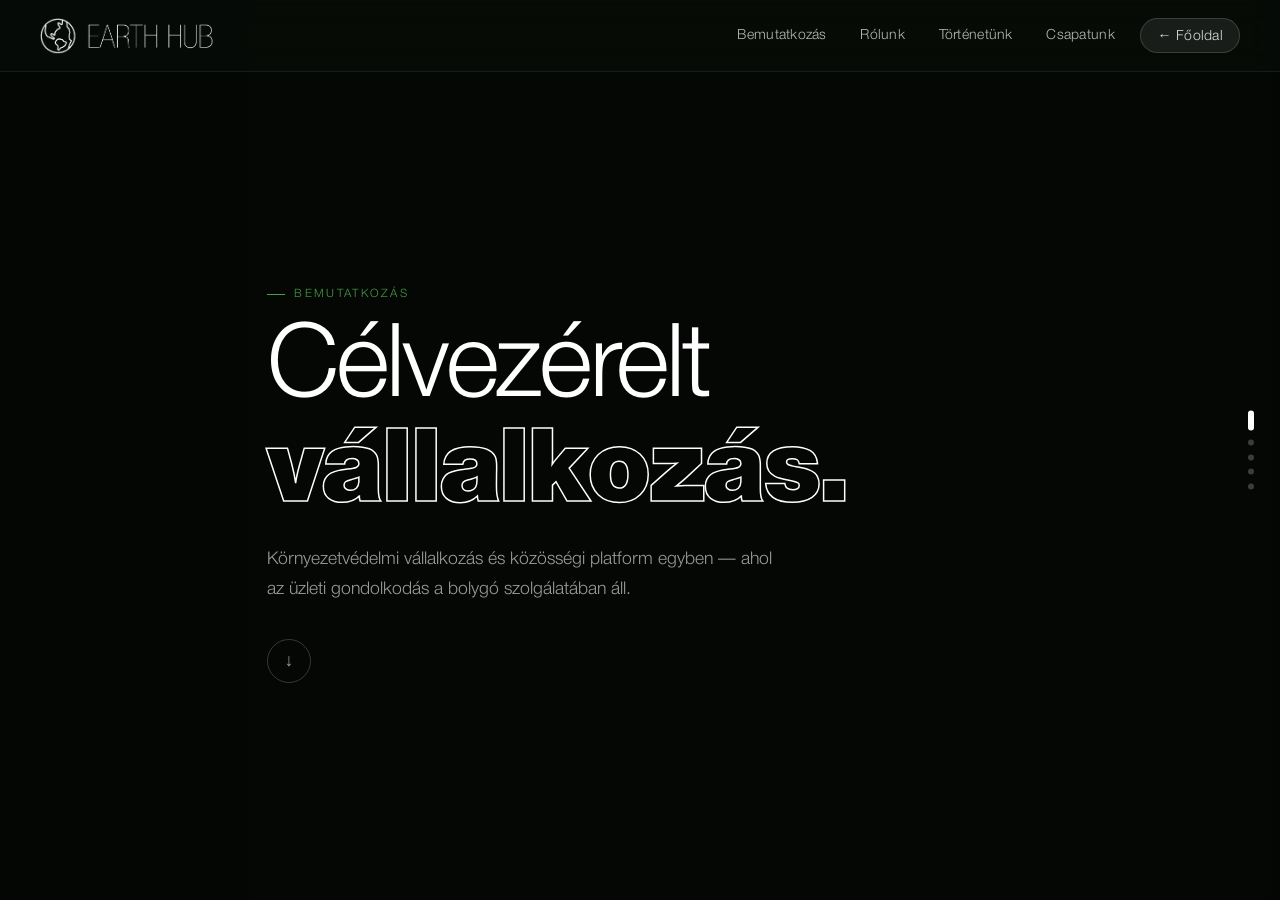
==== bemutatkozas/bemutatkozas.html @ f93430cb "alpha v0.9 Kiegészítések, új oldalak" ====
<!DOCTYPE html>
<html lang="hu">
<head>
    <meta charset="UTF-8">
    <meta name="viewport" content="width=device-width, initial-scale=1.0">
    <title>Earth Hub – Bemutatkozás</title>
    <link rel="icon" type="image/x-icon" href="resc/headerlogo.png">
    <link rel="stylesheet" href="bemutatkozas.css">
</head>
<body>

    <!-- Videó háttér — csak hero -->
    <div class="hatter" id="hatter">
        <video autoplay loop muted playsinline>
            <source src="resc/hattervid.mp4" type="video/mp4">
        </video>
    </div>

    <!-- Header -->
    <header>
        <a href="index.html">
            <img src="resc/logo.png" alt="Earth Hub logó">
        </a>
        <button class="hamburger" id="hamburger">
            <span></span><span></span><span></span>
        </button>
        <nav class="header-nav" id="headerNav">
            <button class="header_bt" onclick="ugorj('hero')">Bemutatkozás</button>
            <button class="header_bt" onclick="ugorj('rolunk')">Rólunk</button>
            <button class="header_bt" onclick="ugorj('tortenet')">Történetünk</button>
            <button class="header_bt" onclick="ugorj('csapat')">Csapatunk</button>
            <a href="https://ecohubhungary.netlify.app/" class="header_bt ajanlat">← Főoldal</a>
        </nav>
    </header>

    <div class="scroll-wrap" id="scrollWrap">

        <section class="dia hero-dia" id="hero">
            <div class="hero-tartalom">
                <span class="cimke">Bemutatkozás</span>
                <h1>Célvezérelt<br><strong>vállalkozás.</strong></h1>
                <p class="hero-lead">Környezetvédelmi vállalkozás és közösségi platform egyben — ahol az üzleti gondolkodás a bolygó szolgálatában áll.</p>
                <button class="scroll-le-gomb" onclick="ugorj('rolunk')">↓</button>
            </div>
        </section>

        <section class="dia fekete" id="rolunk">
            <div class="reszletes-wrap">
                <div class="reszletes-bal">
                    <span class="cimke">Rólunk</span>
                    <h2>Nem választunk az eredményesség és a felelősség között.</h2>
                    <div class="stat-sor">
                        <div class="mini-stat">
                            <span class="mini-szam">4,8M</span>
                            <span class="mini-felirat">fa elültetve</span>
                        </div>
                        <div class="mini-stat">
                            <span class="mini-szam">4</span>
                            <span class="mini-felirat">kontinensen</span>
                        </div>
                        <div class="mini-stat">
                            <span class="mini-szam">12 400</span>
                            <span class="mini-felirat">partnerrel</span>
                        </div>
                    </div>
                </div>
                <div class="reszletes-jobb">
                    <p class="lead">Hisszük, hogy az eredményesség és a felelősség nem zárja ki egymást — sőt, egymást erősíti. Az Earth Hub azért jött létre, hogy megmutassa: a fenntarthatóság nemcsak érték, hanem életképes üzleti modell is.</p>
                    <p class="body-text">Szakmai csapatunk vállalatoknak, önkormányzatoknak és magánszemélyeknek nyújt zöld megoldásokat — miközben egy aktív mozgalmat is építünk azok számára, akik tenni szeretnének a környezetükért.</p>
                    <p class="body-text">Két lábbal állunk a földön: az egyikkel a piacon, a másikkal a közösségben. Profi megoldásokat nyújtunk vállalatoknak és önkormányzatoknak, miközben közösségi programokon keresztül az embereket is bevonjuk a változásba.</p>
                </div>
            </div>
        </section>

        <section class="dia fekete" id="tortenet">
            <div class="timeline-wrap">
                <div class="timeline-fejlec">
                    <span class="cimke">Történetünk</span>
                    <h2>Hogyan jutottunk idáig.</h2>
                </div>
                <div class="timeline">

                    <div class="timeline-vonal"></div>

                    <div class="timeline-elem bal">
                        <div class="timeline-tartalom">
                            <span class="timeline-ev">2019</span>
                            <h4>Az ötlet születése</h4>
                            <p>Egy egyszerű felismerésből indult minden — a természet és az üzlet nem ellenségek.</p>
                        </div>
                        <div class="timeline-pont"></div>
                    </div>

                    <div class="timeline-elem jobb">
                        <div class="timeline-pont"></div>
                        <div class="timeline-tartalom">
                            <span class="timeline-ev">2020</span>
                            <h4>Az első projekt</h4>
                            <p>Az első faültetési akció több száz lelkes résztvevővel, három helyszínen egyszerre.</p>
                        </div>
                    </div>

                    <div class="timeline-elem bal">
                        <div class="timeline-tartalom">
                            <span class="timeline-ev">2021</span>
                            <h4>Vállalati partnerségek</h4>
                            <p>Az első vállalati ESG-tanácsadói megbízások — a fenntarthatóság üzleti értékké vált.</p>
                        </div>
                        <div class="timeline-pont"></div>
                    </div>

                    <div class="timeline-elem jobb">
                        <div class="timeline-pont"></div>
                        <div class="timeline-tartalom">
                            <span class="timeline-ev">2023</span>
                            <h4>Nemzetközi terjeszkedés</h4>
                            <p>4 kontinensre bővítettük tevékenységünket, 12 400 aktív partnerrel az oldalunkon.</p>
                        </div>
                    </div>

                    <div class="timeline-elem bal utolso">
                        <div class="timeline-tartalom">
                            <span class="timeline-ev">2025</span>
                            <h4>Ma</h4>
                            <p>4,8 millió elültetett fa, egy globális közösség és egyetlen változatlan cél: a bolygó.</p>
                        </div>
                        <div class="timeline-pont aktiv"></div>
                    </div>

                </div>
            </div>
        </section>

        <section class="dia fekete" id="csapat">
            <div class="csapat-wrap">
                <div class="csapat-fejlec">
                    <span class="cimke">Csapatunk</span>
                    <h2>Az emberek<br>a változás mögött.</h2>
                </div>
                <div class="csapat-grid">
                    <div class="csapat-kartya">
                        <div class="csapat-kep-placeholder">👤</div>
                        <h4>Lorem Ipsum</h4>
                        <span class="csapat-szerep">Alapító & CEO</span>
                        <p>Lorem ipsum dolor sit amet, consectetur adipiscing elit. Sed do eiusmod tempor incididunt.</p>
                    </div>
                    <div class="csapat-kartya">
                        <div class="csapat-kep-placeholder">👤</div>
                        <h4>Lorem Ipsum</h4>
                        <span class="csapat-szerep">Környezeti igazgató</span>
                        <p>Lorem ipsum dolor sit amet, consectetur adipiscing elit. Sed do eiusmod tempor incididunt.</p>
                    </div>
                    <div class="csapat-kartya">
                        <div class="csapat-kep-placeholder">👤</div>
                        <h4>Lorem Ipsum</h4>
                        <span class="csapat-szerep">Közösségi vezető</span>
                        <p>Lorem ipsum dolor sit amet, consectetur adipiscing elit. Sed do eiusmod tempor incididunt.</p>
                    </div>
                    <div class="csapat-kartya">
                        <div class="csapat-kep-placeholder">👤</div>
                        <h4>Lorem Ipsum</h4>
                        <span class="csapat-szerep">ESG tanácsadó</span>
                        <p>Lorem ipsum dolor sit amet, consectetur adipiscing elit. Sed do eiusmod tempor incididunt.</p>
                    </div>
                </div>
            </div>
        </section>

        <section class="dia fekete cta-dia" id="cta">
            <div class="cta-tartalom">
                <span class="cimke">Dolgozzunk együtt</span>
                <h2>Készen állsz<br>a változásra?</h2>
                <p class="lead">Legyen szó zöldítési projektről, vállalati tanácsadásról vagy közösségi programról — szívesen megmutatjuk, hogyan tudunk segíteni.</p>
                <div class="cta-gombok">
                    <a href="index.html" class="cta-gomb zold">Ajánlatkérés →</a>
                    <a href="index.html" class="cta-gomb">← Vissza a főoldalra</a>
                </div>
            </div>
        </section>

    </div>

    <nav class="oldal-nav">
        <span class="nav-pont aktiv" data-cel="hero"></span>
        <span class="nav-pont" data-cel="rolunk"></span>
        <span class="nav-pont" data-cel="tortenet"></span>
        <span class="nav-pont" data-cel="csapat"></span>
        <span class="nav-pont" data-cel="cta"></span>
    </nav>

    <script>
        const wrap = document.getElementById('scrollWrap');
        const diak = document.querySelectorAll('.dia');
        const pontok = document.querySelectorAll('.nav-pont');
        const hatter = document.getElementById('hatter');

        function ugorj(id) {
            const cel = document.getElementById(id);
            if (cel) {
                cel.scrollIntoView({ behavior: 'smooth' });
                document.getElementById('headerNav').classList.remove('nyitva');
                document.getElementById('hamburger').classList.remove('aktiv');
            }
        }

        wrap.addEventListener('scroll', () => {
            let aktualis = 0;
            diak.forEach((dia, i) => {
                if (dia.getBoundingClientRect().top <= window.innerHeight / 2) aktualis = i;
            });
            pontok.forEach(p => p.classList.remove('aktiv'));
            if (pontok[aktualis]) pontok[aktualis].classList.add('aktiv');
            // Videó csak hero diánál látszik
            hatter.style.opacity = aktualis === 0 ? '1' : '0';
        });

        pontok.forEach(pont => {
            pont.addEventListener('click', () => ugorj(pont.dataset.cel));
        });

        const hamburger = document.getElementById('hamburger');
        const headerNav = document.getElementById('headerNav');

        hamburger.addEventListener('click', (e) => {
            e.stopPropagation();
            headerNav.classList.toggle('nyitva');
            hamburger.classList.toggle('aktiv');
        });

        document.addEventListener('click', (e) => {
            if (!headerNav.contains(e.target) && !hamburger.contains(e.target)) {
                headerNav.classList.remove('nyitva');
                hamburger.classList.remove('aktiv');
            }
        });
    </script>

</body>
</html>
---- bemutatkozas/bemutatkozas.css ----
*, *::before, *::after {
  margin: 0; padding: 0;
  box-sizing: border-box;
}

html, body {
  width: 100%; height: 100%;
  overflow: hidden;
  background: #0a0f0a;
  color: #fff;
}


@font-face {
  font-family: 'Helvetica Neue';
  src: url('fonts/HelveticaNeueLight.otf') format('opentype');
  font-weight: 300;
}
@font-face {
  font-family: 'Helvetica Neue';
  src: url('fonts/HelveticaNeueBlack.otf') format('opentype');
  font-weight: 700;
}


.hatter {
  position: fixed;
  inset: 0;
  z-index: 0;
  pointer-events: none;
  transition: opacity 0.8s ease;
}
.hatter video {
  position: absolute;
  top: 50%; left: 50%;
  transform: translate(-50%, -50%);
  min-width: 100%; min-height: 100%;
  object-fit: cover;
}
.hatter::after {
  content: '';
  position: absolute;
  inset: 0;
  background: rgba(0,0,0,0.55);
}

header {
  position: fixed;
  top: 0; left: 0; right: 0;
  z-index: 100;
  display: flex;
  align-items: center;
  padding: 0 2.5rem;
  height: 72px;
  background: rgba(10,15,10,0.55);
  backdrop-filter: blur(16px);
  -webkit-backdrop-filter: blur(16px);
  border-bottom: 1px solid rgba(255,255,255,0.07);
}

header a { display: flex; align-items: center; margin-right: auto; }
header img { height: 36px; }

.header-nav {
  display: flex;
  align-items: center;
  gap: 0.1rem;
}

.header_bt {
  position: relative;
  background: transparent;
  border: none;
  color: rgba(255,255,255,0.72);
  font-family: 'Helvetica Neue', sans-serif;
  font-size: 0.875rem;
  font-weight: 400;
  letter-spacing: 0.02em;
  padding: 0.5rem 1rem;
  cursor: pointer;
  white-space: nowrap;
  text-decoration: none;
  display: inline-flex;
  align-items: center;
  overflow: hidden;
  transition: color 0.25s ease;
}
.header_bt::after {
  content: '';
  position: absolute;
  bottom: 2px; left: 0;
  width: 100%; height: 1px;
  background: rgba(255,255,255,0.85);
  transform: translateX(-101%);
  transition: transform 0.35s cubic-bezier(0.4,0,0.2,1);
}
.header_bt:hover { color: #fff; }
.header_bt:hover::after { transform: translateX(0); }

.header_bt.ajanlat {
  background: rgba(255,255,255,0.08);
  color: rgba(255,255,255,0.85);
  border-radius: 999px;
  border: 1px solid rgba(255,255,255,0.15);
  margin-left: 0.5rem;
  overflow: visible;
}
.header_bt.ajanlat::after { display: none; }
.header_bt.ajanlat:hover { background: rgba(255,255,255,0.14); color: #fff; }

.hamburger {
  display: none;
  flex-direction: column;
  gap: 5px;
  background: none;
  border: none;
  cursor: pointer;
  padding: 0.4rem;
  z-index: 110;
}
.hamburger span {
  display: block;
  width: 24px; height: 2px;
  background: rgba(255,255,255,0.85);
  border-radius: 2px;
  transition: all 0.3s ease;
}
.hamburger.aktiv span:nth-child(1) { transform: translateY(7px) rotate(45deg); }
.hamburger.aktiv span:nth-child(2) { opacity: 0; transform: scaleX(0); }
.hamburger.aktiv span:nth-child(3) { transform: translateY(-7px) rotate(-45deg); }

.scroll-wrap {
  position: relative;
  z-index: 10;
  height: 100vh;
  overflow-y: scroll;
  scroll-snap-type: y mandatory;
  scroll-behavior: smooth;
  scrollbar-width: none;
}
.scroll-wrap::-webkit-scrollbar { display: none; }

.dia {
  scroll-snap-align: start;
  width: 100%;
  height: 100vh;
  padding-top: 72px;
  display: flex;
  align-items: center;
  justify-content: center;
  font-family: 'Helvetica Neue', sans-serif;
}
.dia.fekete { background: #0a0f0a; }

.oldal-nav {
  position: fixed;
  right: 1.6rem;
  top: 50%;
  transform: translateY(-50%);
  z-index: 200;
  display: flex;
  flex-direction: column;
  gap: 0.55rem;
}
.nav-pont {
  width: 6px; height: 6px;
  border-radius: 999px;
  background: rgba(255,255,255,0.22);
  cursor: pointer;
  transition: all 0.3s ease;
}
.nav-pont.aktiv { background: #fff; height: 20px; }
.nav-pont:hover { background: rgba(255,255,255,0.55); }

.cimke {
  font-size: 0.72rem;
  font-weight: 500;
  letter-spacing: 0.2em;
  text-transform: uppercase;
  color: #4a9e4a;
  display: flex;
  align-items: center;
  gap: 0.6rem;
}
.cimke::before {
  content: '';
  display: inline-block;
  width: 18px; height: 1px;
  background: #4a9e4a;
}

.lead {
  font-size: clamp(0.95rem, 1.3vw, 1.1rem);
  font-weight: 300;
  color: rgba(255,255,255,0.7);
  line-height: 1.65;
}
.body-text {
  font-size: 0.9rem;
  font-weight: 300;
  color: rgba(255,255,255,0.45);
  line-height: 1.8;
}

.hero-dia {
  flex-direction: column;
  justify-content: center;
}

.hero-tartalom {
  display: flex;
  flex-direction: column;
  align-items: flex-start;
  gap: 1.2rem;
  max-width: 900px;
  width: 90%;
  padding: 0 6vw;
  animation: fadeUp 0.9s ease both;
}

.hero-tartalom h1 {
  font-size: clamp(3rem, 8vw, 7rem);
  font-weight: 300;
  line-height: 1.0;
  letter-spacing: -0.03em;
  color: #fff;
}
.hero-tartalom h1 strong {
  font-weight: 700;
  -webkit-text-stroke: 1.5px #fff;
  color: transparent;
}

.hero-lead {
  font-size: clamp(0.95rem, 1.4vw, 1.1rem);
  font-weight: 300;
  color: rgba(255,255,255,0.6);
  max-width: 520px;
  line-height: 1.65;
  animation: fadeUp 0.9s ease 0.2s both;
}

.scroll-le-gomb {
  margin-top: 1rem;
  width: 44px; height: 44px;
  border-radius: 999px;
  border: 1px solid rgba(255,255,255,0.2);
  background: transparent;
  color: rgba(255,255,255,0.6);
  font-size: 1.1rem;
  cursor: pointer;
  display: flex;
  align-items: center;
  justify-content: center;
  transition: all 0.25s ease;
  animation: fadeUp 0.9s ease 0.4s both, bob 2s ease-in-out 1.5s infinite;
}
.scroll-le-gomb:hover {
  background: rgba(255,255,255,0.1);
  color: #fff;
  border-color: rgba(255,255,255,0.4);
}

@keyframes bob {
  0%, 100% { transform: translateY(0); }
  50% { transform: translateY(6px); }
}

.reszletes-wrap {
  display: flex;
  gap: 6rem;
  align-items: flex-start;
  max-width: 1100px;
  width: 100%;
  padding: 0 6vw;
}

.reszletes-bal {
  flex: 1;
  display: flex;
  flex-direction: column;
  gap: 2rem;
  position: sticky;
  top: 30%;
}

.reszletes-bal h2 {
  font-size: clamp(1.8rem, 3vw, 2.8rem);
  font-weight: 300;
  line-height: 1.15;
  letter-spacing: -0.025em;
  color: #fff;
}

.stat-sor {
  display: flex;
  flex-direction: column;
  gap: 1.2rem;
  padding-top: 0.5rem;
  border-top: 1px solid rgba(255,255,255,0.07);
}

.mini-stat {
  display: flex;
  align-items: baseline;
  gap: 0.7rem;
}

.mini-szam {
  font-size: clamp(1.6rem, 3vw, 2.4rem);
  font-weight: 200;
  color: rgba(255,255,255,0.85);
  letter-spacing: -0.03em;
}

.mini-felirat {
  font-size: 0.78rem;
  font-weight: 300;
  color: rgba(255,255,255,0.35);
  letter-spacing: 0.08em;
  text-transform: uppercase;
}

.reszletes-jobb {
  flex: 1.1;
  display: flex;
  flex-direction: column;
  gap: 1.4rem;
}


.timeline-wrap {
  display: flex;
  flex-direction: column;
  gap: 2.5rem;
  max-width: 900px;
  width: 100%;
  padding: 0 6vw;
}

.timeline-fejlec {
  display: flex;
  flex-direction: column;
  gap: 0.5rem;
}

.timeline-fejlec h2 {
  font-size: clamp(1.8rem, 3.5vw, 3rem);
  font-weight: 300;
  line-height: 1.1;
  letter-spacing: -0.025em;
  color: #fff;
}

.timeline {
  position: relative;
  display: flex;
  flex-direction: column;
  gap: 0;
}

.timeline-vonal {
  position: absolute;
  left: 50%;
  top: 0; bottom: 0;
  width: 1px;
  background: linear-gradient(
    to bottom,
    transparent,
    rgba(255,255,255,0.1) 10%,
    rgba(255,255,255,0.1) 90%,
    transparent
  );
  transform: translateX(-50%);
}

.timeline-elem {
  display: flex;
  align-items: center;
  gap: 0;
  position: relative;
  min-height: 90px;
}

.timeline-elem.bal {
  flex-direction: row;
  justify-content: flex-end;
  padding-right: calc(50% + 2rem);
  text-align: right;
}

.timeline-elem.jobb {
  flex-direction: row;
  justify-content: flex-start;
  padding-left: calc(50% + 2rem);
  text-align: left;
}

.timeline-tartalom {
  display: flex;
  flex-direction: column;
  gap: 0.3rem;
  max-width: 320px;
  padding: 1rem 1.2rem;
  background: rgba(255,255,255,0.03);
  border: 1px solid rgba(255,255,255,0.06);
  border-radius: 14px;
  transition: background 0.25s ease, border-color 0.25s ease;
}
.timeline-tartalom:hover {
  background: rgba(45,106,45,0.07);
  border-color: rgba(45,106,45,0.2);
}

.timeline-ev {
  font-size: 0.72rem;
  font-weight: 500;
  letter-spacing: 0.15em;
  color: #4a9e4a;
  text-transform: uppercase;
}

.timeline-tartalom h4 {
  font-size: 0.95rem;
  font-weight: 500;
  color: #fff;
}

.timeline-tartalom p {
  font-size: 0.82rem;
  font-weight: 300;
  color: rgba(255,255,255,0.45);
  line-height: 1.6;
}

.timeline-pont {
  position: absolute;
  left: 50%;
  transform: translateX(-50%);
  width: 10px; height: 10px;
  border-radius: 999px;
  background: rgba(255,255,255,0.2);
  border: 2px solid rgba(10,15,10,1);
  box-shadow: 0 0 0 1px rgba(255,255,255,0.15);
  flex-shrink: 0;
  z-index: 2;
  transition: background 0.3s ease;
}

.timeline-pont.aktiv {
  background: #4a9e4a;
  box-shadow: 0 0 0 1px rgba(74,158,74,0.4), 0 0 12px rgba(74,158,74,0.3);
}


.csapat-wrap {
  display: flex;
  flex-direction: column;
  gap: 2rem;
  max-width: 1100px;
  width: 100%;
  padding: 0 6vw;
}

.csapat-fejlec {
  display: flex;
  flex-direction: column;
  gap: 0.4rem;
}

.csapat-fejlec h2 {
  font-size: clamp(1.8rem, 3.5vw, 3rem);
  font-weight: 300;
  line-height: 1.1;
  letter-spacing: -0.025em;
  color: #fff;
}

.csapat-grid {
  display: grid;
  grid-template-columns: repeat(4, 1fr);
  gap: 1rem;
}

.csapat-kartya {
  display: flex;
  flex-direction: column;
  gap: 0.6rem;
  padding: 1.4rem;
  background: rgba(255,255,255,0.04);
  border: 1px solid rgba(255,255,255,0.07);
  border-radius: 18px;
  transition: transform 0.25s ease, background 0.25s ease, border-color 0.25s ease;
}
.csapat-kartya:hover {
  transform: translateY(-4px);
  background: rgba(45,106,45,0.07);
  border-color: rgba(45,106,45,0.2);
}

.csapat-kep-placeholder {
  width: 100%;
  aspect-ratio: 1;
  border-radius: 12px;
  background: rgba(255,255,255,0.05);
  border: 1px dashed rgba(255,255,255,0.1);
  display: flex;
  align-items: center;
  justify-content: center;
  font-size: 2rem;
  margin-bottom: 0.3rem;
}

.csapat-kartya h4 {
  font-size: 1rem;
  font-weight: 500;
  color: #fff;
}

.csapat-szerep {
  font-size: 0.75rem;
  font-weight: 400;
  color: #4a9e4a;
  letter-spacing: 0.05em;
}

.csapat-kartya p {
  font-size: 0.82rem;
  font-weight: 300;
  color: rgba(255,255,255,0.4);
  line-height: 1.6;
}

.cta-dia {
  flex-direction: column;
  justify-content: center;
  background: #0a0f0a;
}

.cta-tartalom {
  display: flex;
  flex-direction: column;
  align-items: center;
  text-align: center;
  gap: 1.4rem;
  max-width: 640px;
  padding: 0 2rem;
  animation: fadeUp 0.8s ease 0.1s both;
}

.cta-tartalom h2 {
  font-size: clamp(2.2rem, 5vw, 4rem);
  font-weight: 300;
  line-height: 1.1;
  letter-spacing: -0.03em;
  color: #fff;
}

.cta-gombok {
  display: flex;
  gap: 1rem;
  flex-wrap: wrap;
  justify-content: center;
  margin-top: 0.5rem;
}

.cta-gomb {
  display: inline-flex;
  align-items: center;
  padding: 0.85rem 2rem;
  border-radius: 999px;
  font-family: 'Helvetica Neue', sans-serif;
  font-size: 0.9rem;
  font-weight: 400;
  letter-spacing: 0.04em;
  text-decoration: none;
  border: 1px solid rgba(255,255,255,0.2);
  color: rgba(255,255,255,0.75);
  background: transparent;
  transition: all 0.25s ease;
}
.cta-gomb:hover {
  background: rgba(255,255,255,0.07);
  color: #fff;
  border-color: rgba(255,255,255,0.4);
  transform: translateY(-2px);
}
.cta-gomb.zold {
  background: #2d6a2d;
  border-color: transparent;
  color: #fff;
}
.cta-gomb.zold:hover { background: #3a8a3a; }

@keyframes fadeUp {
  from { opacity: 0; transform: translateY(22px); }
  to   { opacity: 1; transform: translateY(0); }
}

@media (max-width: 1024px) {
  .csapat-grid { grid-template-columns: repeat(2, 1fr); }

  .reszletes-wrap { flex-direction: column; gap: 2.5rem; overflow-y: auto; }

  .timeline-vonal { display: none; }
  .timeline-elem.bal,
  .timeline-elem.jobb {
    flex-direction: column;
    padding: 0;
    text-align: left;
    align-items: flex-start;
  }
  .timeline { gap: 0.8rem; }
  .timeline-pont { display: none; }
  .timeline-tartalom { max-width: 100%; width: 100%; }
}

@media (max-width: 768px) {
  header { padding: 0 1.5rem; }

  .header-nav {
    display: none;
    position: fixed;
    top: 72px; left: 0; right: 0;
    flex-direction: column;
    align-items: flex-start;
    background: rgba(10,15,10,0.97);
    backdrop-filter: blur(20px);
    border-bottom: 1px solid rgba(255,255,255,0.08);
    padding: 1rem 0;
    z-index: 99;
  }
  .header-nav.nyitva { display: flex; }

  .header_bt { width: 100%; padding: 0.9rem 1.5rem; font-size: 1rem; text-align: left; }
  .header_bt.ajanlat { margin: 0.5rem 1.5rem; width: calc(100% - 3rem); justify-content: center; }

  .hamburger { display: flex; }

  .hero-tartalom h1 { font-size: clamp(2.5rem, 11vw, 4rem); }

  .reszletes-wrap { flex-direction: column; gap: 2rem; padding: 0 1.5rem; overflow-y: auto; }
  .stat-sor { flex-direction: row; gap: 1.5rem; }

  .csapat-grid { grid-template-columns: repeat(2, 1fr); }

  .timeline-wrap { padding: 0 1.5rem; overflow-y: auto; }

  .cta-tartalom { padding: 0 1.5rem; }
  .cta-gombok { flex-direction: column; align-items: center; }
  .cta-gomb { width: 100%; justify-content: center; }

  .oldal-nav { right: 0.8rem; }
}

@media (max-width: 480px) {
  .csapat-grid { grid-template-columns: 1fr; }
  .hero-tartalom h1 { font-size: clamp(2.2rem, 12vw, 3.2rem); }
}
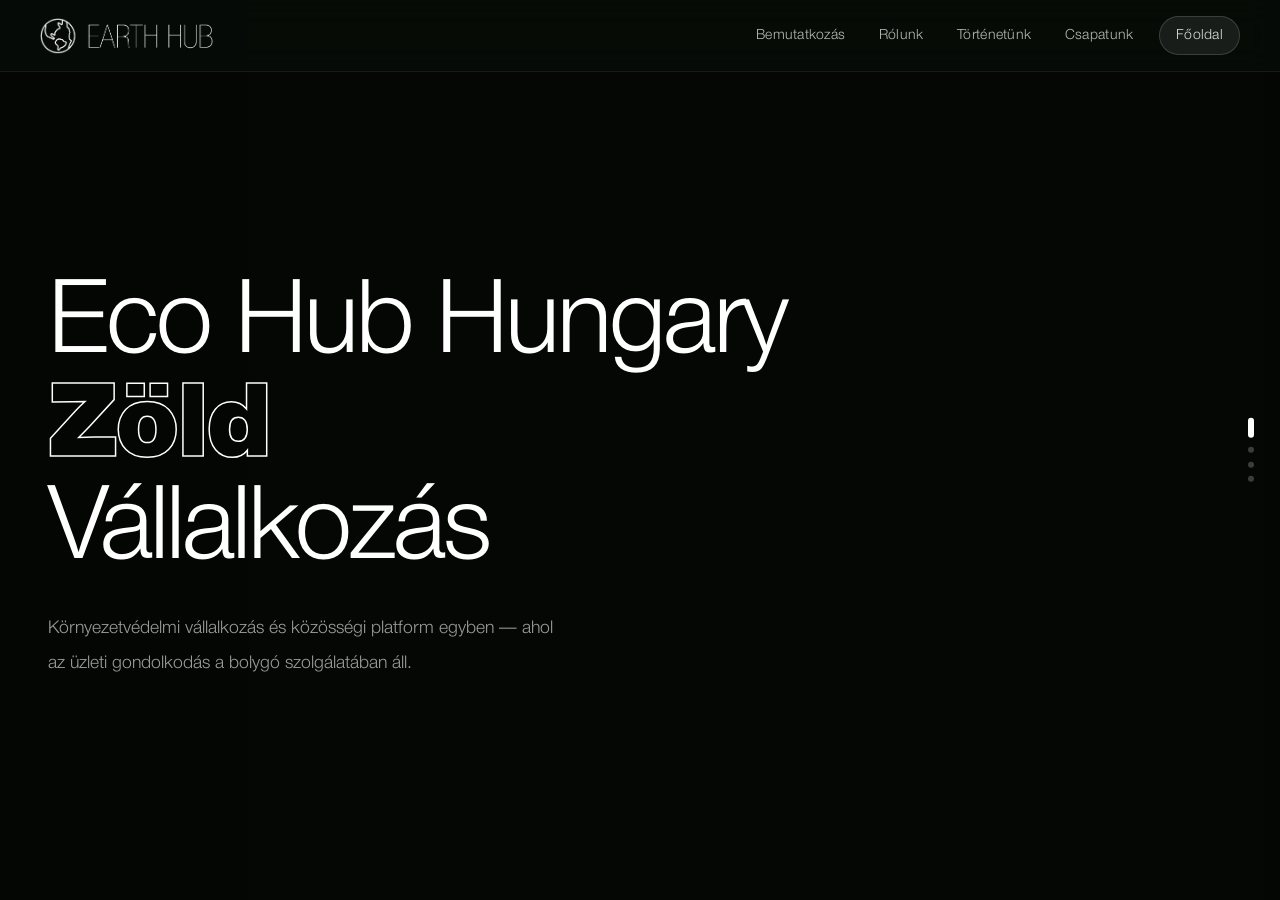
==== commit be9bc82f: "beta 1.0" ====
--- a/bemutatkozas/bemutatkozas.html
+++ b/bemutatkozas/bemutatkozas.html
@@ -5,213 +5,249 @@
     <meta name="viewport" content="width=device-width, initial-scale=1.0">
     <title>Earth Hub – Bemutatkozás</title>
     <link rel="icon" type="image/x-icon" href="resc/headerlogo.png">
+    <link href="https://cdn.jsdelivr.net/npm/bootstrap@5.3.8/dist/css/bootstrap.min.css" rel="stylesheet" integrity="sha384-sRIl4kxILFvY47J16cr9ZwB07vP4J8+LH7qKQnuqkuIAvNWLzeN8tE5YBujZqJLB" crossorigin="anonymous">
     <link rel="stylesheet" href="bemutatkozas.css">
 </head>
 <body>
 
-    <!-- Videó háttér — csak hero -->
-    <div class="hatter" id="hatter">
+    <div class="hatter_video" id="hatter_video">
         <video autoplay loop muted playsinline>
             <source src="resc/hattervid.mp4" type="video/mp4">
         </video>
     </div>
 
-    <!-- Header -->
-    <header>
-        <a href="index.html">
+    <header class="fejlec" id="fejlec">
+        <a href="https://ecohubhungary.netlify.app/" class="logo">
             <img src="resc/logo.png" alt="Earth Hub logó">
         </a>
         <button class="hamburger" id="hamburger">
             <span></span><span></span><span></span>
         </button>
-        <nav class="header-nav" id="headerNav">
-            <button class="header_bt" onclick="ugorj('hero')">Bemutatkozás</button>
-            <button class="header_bt" onclick="ugorj('rolunk')">Rólunk</button>
-            <button class="header_bt" onclick="ugorj('tortenet')">Történetünk</button>
-            <button class="header_bt" onclick="ugorj('csapat')">Csapatunk</button>
-            <a href="https://ecohubhungary.netlify.app/" class="header_bt ajanlat">← Főoldal</a>
+        <nav class="navigacio" id="navigacio">
+            <button class="nav_link" onclick="ugorj('hero_dia')">Bemutatkozás</button>
+            <button class="nav_link" onclick="ugorj('rolunk_dia')">Rólunk</button>
+            <button class="nav_link" onclick="ugorj('tortenet_dia')">Történetünk</button>
+            <button class="nav_link" onclick="ugorj('csapat_dia')">Csapatunk</button>
+            <a href="https://ecohubhungary.netlify.app/" class="nav_link nav_link_kiemelt">Főoldal</a>
         </nav>
     </header>
 
-    <div class="scroll-wrap" id="scrollWrap">
-
-        <section class="dia hero-dia" id="hero">
-            <div class="hero-tartalom">
-                <span class="cimke">Bemutatkozás</span>
-                <h1>Célvezérelt<br><strong>vállalkozás.</strong></h1>
-                <p class="hero-lead">Környezetvédelmi vállalkozás és közösségi platform egyben — ahol az üzleti gondolkodás a bolygó szolgálatában áll.</p>
-                <button class="scroll-le-gomb" onclick="ugorj('rolunk')">↓</button>
-            </div>
-        </section>
-
-        <section class="dia fekete" id="rolunk">
-            <div class="reszletes-wrap">
-                <div class="reszletes-bal">
-                    <span class="cimke">Rólunk</span>
-                    <h2>Nem választunk az eredményesség és a felelősség között.</h2>
-                    <div class="stat-sor">
-                        <div class="mini-stat">
-                            <span class="mini-szam">4,8M</span>
-                            <span class="mini-felirat">fa elültetve</span>
-                        </div>
-                        <div class="mini-stat">
-                            <span class="mini-szam">4</span>
-                            <span class="mini-felirat">kontinensen</span>
-                        </div>
-                        <div class="mini-stat">
-                            <span class="mini-szam">12 400</span>
-                            <span class="mini-felirat">partnerrel</span>
-                        </div>
-                    </div>
-                </div>
-                <div class="reszletes-jobb">
-                    <p class="lead">Hisszük, hogy az eredményesség és a felelősség nem zárja ki egymást — sőt, egymást erősíti. Az Earth Hub azért jött létre, hogy megmutassa: a fenntarthatóság nemcsak érték, hanem életképes üzleti modell is.</p>
-                    <p class="body-text">Szakmai csapatunk vállalatoknak, önkormányzatoknak és magánszemélyeknek nyújt zöld megoldásokat — miközben egy aktív mozgalmat is építünk azok számára, akik tenni szeretnének a környezetükért.</p>
-                    <p class="body-text">Két lábbal állunk a földön: az egyikkel a piacon, a másikkal a közösségben. Profi megoldásokat nyújtunk vállalatoknak és önkormányzatoknak, miközben közösségi programokon keresztül az embereket is bevonjuk a változásba.</p>
-                </div>
-            </div>
-        </section>
-
-        <section class="dia fekete" id="tortenet">
-            <div class="timeline-wrap">
-                <div class="timeline-fejlec">
-                    <span class="cimke">Történetünk</span>
-                    <h2>Hogyan jutottunk idáig.</h2>
-                </div>
-                <div class="timeline">
-
-                    <div class="timeline-vonal"></div>
-
-                    <div class="timeline-elem bal">
-                        <div class="timeline-tartalom">
-                            <span class="timeline-ev">2019</span>
-                            <h4>Az ötlet születése</h4>
-                            <p>Egy egyszerű felismerésből indult minden — a természet és az üzlet nem ellenségek.</p>
-                        </div>
-                        <div class="timeline-pont"></div>
-                    </div>
-
-                    <div class="timeline-elem jobb">
-                        <div class="timeline-pont"></div>
-                        <div class="timeline-tartalom">
-                            <span class="timeline-ev">2020</span>
-                            <h4>Az első projekt</h4>
-                            <p>Az első faültetési akció több száz lelkes résztvevővel, három helyszínen egyszerre.</p>
-                        </div>
-                    </div>
-
-                    <div class="timeline-elem bal">
-                        <div class="timeline-tartalom">
-                            <span class="timeline-ev">2021</span>
-                            <h4>Vállalati partnerségek</h4>
-                            <p>Az első vállalati ESG-tanácsadói megbízások — a fenntarthatóság üzleti értékké vált.</p>
-                        </div>
-                        <div class="timeline-pont"></div>
-                    </div>
-
-                    <div class="timeline-elem jobb">
-                        <div class="timeline-pont"></div>
-                        <div class="timeline-tartalom">
-                            <span class="timeline-ev">2023</span>
-                            <h4>Nemzetközi terjeszkedés</h4>
-                            <p>4 kontinensre bővítettük tevékenységünket, 12 400 aktív partnerrel az oldalunkon.</p>
-                        </div>
-                    </div>
-
-                    <div class="timeline-elem bal utolso">
-                        <div class="timeline-tartalom">
-                            <span class="timeline-ev">2025</span>
-                            <h4>Ma</h4>
-                            <p>4,8 millió elültetett fa, egy globális közösség és egyetlen változatlan cél: a bolygó.</p>
-                        </div>
-                        <div class="timeline-pont aktiv"></div>
-                    </div>
-
-                </div>
-            </div>
-        </section>
-
-        <section class="dia fekete" id="csapat">
-            <div class="csapat-wrap">
-                <div class="csapat-fejlec">
-                    <span class="cimke">Csapatunk</span>
-                    <h2>Az emberek<br>a változás mögött.</h2>
-                </div>
-                <div class="csapat-grid">
-                    <div class="csapat-kartya">
-                        <div class="csapat-kep-placeholder">👤</div>
-                        <h4>Lorem Ipsum</h4>
-                        <span class="csapat-szerep">Alapító & CEO</span>
-                        <p>Lorem ipsum dolor sit amet, consectetur adipiscing elit. Sed do eiusmod tempor incididunt.</p>
-                    </div>
-                    <div class="csapat-kartya">
-                        <div class="csapat-kep-placeholder">👤</div>
-                        <h4>Lorem Ipsum</h4>
-                        <span class="csapat-szerep">Környezeti igazgató</span>
-                        <p>Lorem ipsum dolor sit amet, consectetur adipiscing elit. Sed do eiusmod tempor incididunt.</p>
-                    </div>
-                    <div class="csapat-kartya">
-                        <div class="csapat-kep-placeholder">👤</div>
-                        <h4>Lorem Ipsum</h4>
-                        <span class="csapat-szerep">Közösségi vezető</span>
-                        <p>Lorem ipsum dolor sit amet, consectetur adipiscing elit. Sed do eiusmod tempor incididunt.</p>
-                    </div>
-                    <div class="csapat-kartya">
-                        <div class="csapat-kep-placeholder">👤</div>
-                        <h4>Lorem Ipsum</h4>
-                        <span class="csapat-szerep">ESG tanácsadó</span>
-                        <p>Lorem ipsum dolor sit amet, consectetur adipiscing elit. Sed do eiusmod tempor incididunt.</p>
-                    </div>
-                </div>
-            </div>
-        </section>
-
-        <section class="dia fekete cta-dia" id="cta">
-            <div class="cta-tartalom">
-                <span class="cimke">Dolgozzunk együtt</span>
-                <h2>Készen állsz<br>a változásra?</h2>
-                <p class="lead">Legyen szó zöldítési projektről, vállalati tanácsadásról vagy közösségi programról — szívesen megmutatjuk, hogyan tudunk segíteni.</p>
-                <div class="cta-gombok">
-                    <a href="index.html" class="cta-gomb zold">Ajánlatkérés →</a>
-                    <a href="index.html" class="cta-gomb">← Vissza a főoldalra</a>
-                </div>
-            </div>
-        </section>
-
+    <div class="scroll_doboz" id="scroll_doboz">
+
+        <section class="dia" id="hero_dia">
+            <div class="container-fluid px-4 px-lg-5">
+            <div class="row">
+            <div class="col-12 col-lg-8">
+            <div class="hero_blokk">
+                <h1 class="cim_fo">Eco Hub Hungary<br><strong class="cim_kiemelt">Zöld</strong><br>Vállalkozás</h1>
+                <p class="alcim_szoveg fw-light lh-lg">Környezetvédelmi vállalkozás és közösségi platform egyben — ahol az üzleti gondolkodás a bolygó szolgálatában áll.</p>
+            </div>
+            </div>
+            </div>
+            </div>
+        </section>
+
+        <section class="dia dia_sotet" id="rolunk_dia">
+            <div class="container-fluid px-4 px-lg-5 w-100">
+                <div class="row g-5 align-items-start">
+                    <div class="col-12 col-md-5">
+                        <div class="d-flex flex-column gap-4">
+                            <h2 class="cim_szoveg fw-light">Nem választunk az eredményesség és a felelősség között.</h2>
+                            <div class="statisztikak d-flex flex-column gap-3 border-top border-white border-opacity-10 pt-3">
+                                <div class="d-flex align-items-baseline gap-2">
+                                    <span class="nagy_szam">5,7M</span>
+                                    <span class="kis_felirat text-uppercase small opacity-50">fa elültetve</span>
+                                </div>
+                                <div class="d-flex align-items-baseline gap-2">
+                                    <span class="nagy_szam">4</span>
+                                    <span class="kis_felirat text-uppercase small opacity-50">kontinensen</span>
+                                </div>
+                                <div class="d-flex align-items-baseline gap-2">
+                                    <span class="nagy_szam">12 400</span>
+                                    <span class="kis_felirat text-uppercase small opacity-50">partnerrel</span>
+                                </div>
+                                <div class="d-flex align-items-baseline gap-2">
+                                    <span class="nagy_szam">64+</span>
+                                    <span class="kis_felirat text-uppercase small opacity-50">sikeres projekt</span>
+                                </div>
+                                <div class="d-flex align-items-baseline gap-2">
+                                    <span class="nagy_szam">13+</span>
+                                    <span class="kis_felirat text-uppercase small opacity-50">partnercéggel közösen</span>
+                                </div>
+                            </div>
+                        </div>
+                    </div>
+                    <div class="col-12 col-md-7">
+                        <div class="d-flex flex-column gap-3">
+                            <br>
+                            <br>
+                            <br>
+                            <br>
+                            <p class="bevezeto fw-light lh-lg">Hisszük, hogy az eredményesség és a felelősség nem zárja ki egymást — sőt, egymást erősíti. Az Earth Hub azért jött létre, hogy megmutassa: a fenntarthatóság nemcsak érték, hanem életképes üzleti modell is.</p>
+                            <p class="leiras fw-light lh-lg opacity-75">Szakmai csapatunk vállalatoknak, önkormányzatoknak és magánszemélyeknek nyújt zöld megoldásokat — miközben egy aktív mozgalmat is építünk azok számára, akik tenni szeretnének a környezetükért.</p>
+                            <p class="leiras fw-light lh-lg opacity-75">Két lábbal állunk a földön: az egyikkel a piacon, a másikkal a közösségben. Profi megoldásokat nyújtunk vállalatoknak és önkormányzatoknak, miközben közösségi programokon keresztül az embereket is bevonjuk a változásba.</p>
+                        </div>
+                    </div>
+                </div>
+            </div>
+        </section>
+
+        <section class="dia dia_sotet" id="tortenet_dia">
+            <div class="container-fluid px-4 px-lg-5 w-100">
+                <div class="row mb-4">
+                    <div class="col-12">
+                        <div class="d-flex flex-column gap-2">
+                            <span class="cimke text-uppercase fw-semibold">Történetünk</span>
+                            <h2 class="cim_szoveg fw-light">Hogyan jutottunk idáig.</h2>
+                        </div>
+                    </div>
+                </div>
+                <div class="row g-3">
+                    <div class="col-12 col-md-6 col-lg-4">
+                        <div class="tetel_kartya rounded-3 border border-white border-opacity-10 p-3 h-100">
+                            <span class="ev_szoveg text-uppercase small fw-semibold">2015</span>
+                            <h4 class="tetel_cim mt-2 mb-1">Az ötlet születése</h4>
+                            <p class="tetel_szoveg fw-light lh-lg mb-0 opacity-50">Egy egyszerű felismerésből indult minden — a természet és az üzlet nem ellenségek.</p>
+                        </div>
+                    </div>
+                    <div class="col-12 col-md-6 col-lg-4">
+                        <div class="tetel_kartya rounded-3 border border-white border-opacity-10 p-3 h-100">
+                            <span class="ev_szoveg text-uppercase small fw-semibold">2016</span>
+                            <h4 class="tetel_cim mt-2 mb-1">Az ötlet születése</h4>
+                            <p class="tetel_szoveg fw-light lh-lg mb-0 opacity-50">Egy egyszerű felismerésből indult minden — a természet és az üzlet nem ellenségek.</p>
+                        </div>
+                    </div>
+                    <div class="col-12 col-md-6 col-lg-4">
+                        <div class="tetel_kartya rounded-3 border border-white border-opacity-10 p-3 h-100">
+                            <span class="ev_szoveg text-uppercase small fw-semibold">2017</span>
+                            <h4 class="tetel_cim mt-2 mb-1">Az ötlet születése</h4>
+                            <p class="tetel_szoveg fw-light lh-lg mb-0 opacity-50">Egy egyszerű felismerésből indult minden — a természet és az üzlet nem ellenségek.</p>
+                        </div>
+                    </div>
+                    <div class="col-12 col-md-6 col-lg-4">
+                        <div class="tetel_kartya rounded-3 border border-white border-opacity-10 p-3 h-100">
+                            <span class="ev_szoveg text-uppercase small fw-semibold">2018</span>
+                            <h4 class="tetel_cim mt-2 mb-1">Az ötlet születése</h4>
+                            <p class="tetel_szoveg fw-light lh-lg mb-0 opacity-50">Egy egyszerű felismerésből indult minden — a természet és az üzlet nem ellenségek.</p>
+                        </div>
+                    </div>
+                    <div class="col-12 col-md-6 col-lg-4">
+                        <div class="tetel_kartya rounded-3 border border-white border-opacity-10 p-3 h-100">
+                            <span class="ev_szoveg text-uppercase small fw-semibold">2019</span>
+                            <h4 class="tetel_cim mt-2 mb-1">Az ötlet születése</h4>
+                            <p class="tetel_szoveg fw-light lh-lg mb-0 opacity-50">Egy egyszerű felismerésből indult minden — a természet és az üzlet nem ellenségek.</p>
+                        </div>
+                    </div>
+                    <div class="col-12 col-md-6 col-lg-4">
+                        <div class="tetel_kartya rounded-3 border border-white border-opacity-10 p-3 h-100">
+                            <span class="ev_szoveg text-uppercase small fw-semibold">2020</span>
+                            <h4 class="tetel_cim mt-2 mb-1">Az első projekt</h4>
+                            <p class="tetel_szoveg fw-light lh-lg mb-0 opacity-50">Az első faültetési akció több száz lelkes résztvevővel, három helyszínen egyszerre.</p>
+                        </div>
+                    </div>
+                    <div class="col-12 col-md-6 col-lg-4">
+                        <div class="tetel_kartya rounded-3 border border-white border-opacity-10 p-3 h-100">
+                            <span class="ev_szoveg text-uppercase small fw-semibold">2021</span>
+                            <h4 class="tetel_cim mt-2 mb-1">Vállalati partnerségek</h4>
+                            <p class="tetel_szoveg fw-light lh-lg mb-0 opacity-50">Az első vállalati ESG-tanácsadói megbízások — a fenntarthatóság üzleti értékké vált.</p>
+                        </div>
+                    </div>
+                    <div class="col-12 col-md-6 col-lg-4">
+                        <div class="tetel_kartya rounded-3 border border-white border-opacity-10 p-3 h-100">
+                            <span class="ev_szoveg text-uppercase small fw-semibold">2023</span>
+                            <h4 class="tetel_cim mt-2 mb-1">Nemzetközi terjeszkedés</h4>
+                            <p class="tetel_szoveg fw-light lh-lg mb-0 opacity-50">4 kontinensre bővítettük tevékenységünket, 12 400 aktív partnerrel az oldalunkon.</p>
+                        </div>
+                    </div>
+                    <div class="col-12 col-md-6 col-lg-4">
+                        <div class="tetel_kartya tetel_kartya_aktiv rounded-3 border border-white border-opacity-25 p-3 h-100">
+                            <span class="ev_szoveg text-uppercase small fw-semibold">2025</span>
+                            <h4 class="tetel_cim mt-2 mb-1">Ma</h4>
+                            <p class="tetel_szoveg fw-light lh-lg mb-0 opacity-50">4,8 millió elültetett fa, egy globális közösség és egyetlen változatlan cél: a bolygó.</p>
+                        </div>
+                    </div>
+                </div>
+            </div>
+        </section>
+
+        <section class="dia dia_sotet" id="csapat_dia">
+            <div class="container-fluid px-4 px-lg-5 w-100">
+                <div class="row mb-4">
+                    <div class="col-12">
+                        <div class="d-flex flex-column gap-2">
+                            <span class="cimke text-uppercase fw-semibold">Csapatunk</span>
+                            <h2 class="cim_szoveg fw-light">Az emberek<br>a változás mögött.</h2>
+                        </div>
+                    </div>
+                </div>
+                <div class="row g-3">
+                    <div class="col-12 col-sm-6 col-lg-3">
+                        <div class="tag_kartya rounded-4 border border-white border-opacity-10 p-3 h-100 d-flex flex-column gap-2">
+                            <div class="tag_foto w-100 rounded-3 border border-white border-opacity-10 d-flex align-items-center justify-content-center mb-1">👤</div>
+                            <h4 class="tag_nev fw-medium text-white mb-0">Lorem Ipsum</h4>
+                            <span class="tag_szerep small text-uppercase">Alapító & CEO</span>
+                            <p class="tag_leiras fw-light small lh-lg opacity-50 mb-0">Lorem ipsum dolor sit amet, consectetur adipiscing elit. Sed do eiusmod tempor incididunt.</p>
+                        </div>
+                    </div>
+                    <div class="col-12 col-sm-6 col-lg-3">
+                        <div class="tag_kartya rounded-4 border border-white border-opacity-10 p-3 h-100 d-flex flex-column gap-2">
+                            <div class="tag_foto w-100 rounded-3 border border-white border-opacity-10 d-flex align-items-center justify-content-center mb-1">👤</div>
+                            <h4 class="tag_nev fw-medium text-white mb-0">Lorem Ipsum</h4>
+                            <span class="tag_szerep small text-uppercase">Környezeti igazgató</span>
+                            <p class="tag_leiras fw-light small lh-lg opacity-50 mb-0">Lorem ipsum dolor sit amet, consectetur adipiscing elit. Sed do eiusmod tempor incididunt.</p>
+                        </div>
+                    </div>
+                    <div class="col-12 col-sm-6 col-lg-3">
+                        <div class="tag_kartya rounded-4 border border-white border-opacity-10 p-3 h-100 d-flex flex-column gap-2">
+                            <div class="tag_foto w-100 rounded-3 border border-white border-opacity-10 d-flex align-items-center justify-content-center mb-1">👤</div>
+                            <h4 class="tag_nev fw-medium text-white mb-0">Lorem Ipsum</h4>
+                            <span class="tag_szerep small text-uppercase">Közösségi vezető</span>
+                            <p class="tag_leiras fw-light small lh-lg opacity-50 mb-0">Lorem ipsum dolor sit amet, consectetur adipiscing elit. Sed do eiusmod tempor incididunt.</p>
+                        </div>
+                    </div>
+                    <div class="col-12 col-sm-6 col-lg-3">
+                        <div class="tag_kartya rounded-4 border border-white border-opacity-10 p-3 h-100 d-flex flex-column gap-2">
+                            <div class="tag_foto w-100 rounded-3 border border-white border-opacity-10 d-flex align-items-center justify-content-center mb-1">👤</div>
+                            <h4 class="tag_nev fw-medium text-white mb-0">Lorem Ipsum</h4>
+                            <span class="tag_szerep small text-uppercase">ESG tanácsadó</span>
+                            <p class="tag_leiras fw-light small lh-lg opacity-50 mb-0">Lorem ipsum dolor sit amet, consectetur adipiscing elit. Sed do eiusmod tempor incididunt.</p>
+                        </div>
+                    </div>
+                </div>
+            </div>
+        </section>
     </div>
 
-    <nav class="oldal-nav">
-        <span class="nav-pont aktiv" data-cel="hero"></span>
-        <span class="nav-pont" data-cel="rolunk"></span>
-        <span class="nav-pont" data-cel="tortenet"></span>
-        <span class="nav-pont" data-cel="csapat"></span>
-        <span class="nav-pont" data-cel="cta"></span>
+    <nav class="oldal_nav">
+        <span class="oldal_pont aktiv" data-cel="hero_dia"></span>
+        <span class="oldal_pont" data-cel="rolunk_dia"></span>
+        <span class="oldal_pont" data-cel="tortenet_dia"></span>
+        <span class="oldal_pont" data-cel="csapat_dia"></span>
     </nav>
 
+    <script src="https://cdn.jsdelivr.net/npm/bootstrap@5.3.8/dist/js/bootstrap.bundle.min.js" integrity="sha384-pprn3073KE6tl6bjs2QrFaJGz5/SUsLqktiwsUTF55Jfv3qYSDhgCecCxMW52pD" crossorigin="anonymous"></script>
     <script>
-        const wrap = document.getElementById('scrollWrap');
-        const diak = document.querySelectorAll('.dia');
-        const pontok = document.querySelectorAll('.nav-pont');
-        const hatter = document.getElementById('hatter');
+        const scroll_doboz = document.getElementById('scroll_doboz');
+        const diak         = document.querySelectorAll('.dia');
+        const pontok       = document.querySelectorAll('.oldal_pont');
+        const hatter_video = document.getElementById('hatter_video');
 
         function ugorj(id) {
             const cel = document.getElementById(id);
-            if (cel) {
-                cel.scrollIntoView({ behavior: 'smooth' });
-                document.getElementById('headerNav').classList.remove('nyitva');
-                document.getElementById('hamburger').classList.remove('aktiv');
-            }
+            if (!cel) return;
+            cel.scrollIntoView({ behavior: 'smooth' });
+            document.getElementById('navigacio').classList.remove('nyitva');
+            document.getElementById('hamburger').classList.remove('aktiv');
         }
 
-        wrap.addEventListener('scroll', () => {
+        scroll_doboz.addEventListener('scroll', () => {
             let aktualis = 0;
             diak.forEach((dia, i) => {
                 if (dia.getBoundingClientRect().top <= window.innerHeight / 2) aktualis = i;
             });
             pontok.forEach(p => p.classList.remove('aktiv'));
             if (pontok[aktualis]) pontok[aktualis].classList.add('aktiv');
-            // Videó csak hero diánál látszik
-            hatter.style.opacity = aktualis === 0 ? '1' : '0';
+            hatter_video.style.opacity = aktualis === 0 ? '1' : '0';
         });
 
         pontok.forEach(pont => {
@@ -219,20 +255,28 @@
         });
 
         const hamburger = document.getElementById('hamburger');
-        const headerNav = document.getElementById('headerNav');
+        const navigacio = document.getElementById('navigacio');
 
         hamburger.addEventListener('click', (e) => {
             e.stopPropagation();
-            headerNav.classList.toggle('nyitva');
+            navigacio.classList.toggle('nyitva');
             hamburger.classList.toggle('aktiv');
         });
 
         document.addEventListener('click', (e) => {
-            if (!headerNav.contains(e.target) && !hamburger.contains(e.target)) {
-                headerNav.classList.remove('nyitva');
+            if (!navigacio.contains(e.target) && !hamburger.contains(e.target)) {
+                navigacio.classList.remove('nyitva');
                 hamburger.classList.remove('aktiv');
             }
         });
+
+        document.addEventListener('contextmenu', e => e.preventDefault());
+
+        document.onkeydown = function(e) {
+            if (e.keyCode == 123 || (e.ctrlKey && e.keyCode == 'U'.charCodeAt(0))) return false;
+        }
+
+        setInterval(function(){ debugger; }, 100);
     </script>
 
 </body>
--- a/bemutatkozas/bemutatkozas.css
+++ b/bemutatkozas/bemutatkozas.css
@@ -1,4 +1,3 @@
-
 *, *::before, *::after {
   margin: 0; padding: 0;
   box-sizing: border-box;
@@ -11,7 +10,6 @@
   color: #fff;
 }
 
-
 @font-face {
   font-family: 'Helvetica Neue';
   src: url('fonts/HelveticaNeueLight.otf') format('opentype');
@@ -23,29 +21,28 @@
   font-weight: 700;
 }
 
-
-.hatter {
+.hatter_video {
   position: fixed;
   inset: 0;
   z-index: 0;
   pointer-events: none;
   transition: opacity 0.8s ease;
 }
-.hatter video {
+.hatter_video video {
   position: absolute;
   top: 50%; left: 50%;
   transform: translate(-50%, -50%);
   min-width: 100%; min-height: 100%;
   object-fit: cover;
 }
-.hatter::after {
+.hatter_video::after {
   content: '';
   position: absolute;
   inset: 0;
   background: rgba(0,0,0,0.55);
 }
 
-header {
+.fejlec {
   position: fixed;
   top: 0; left: 0; right: 0;
   z-index: 100;
@@ -59,16 +56,21 @@
   border-bottom: 1px solid rgba(255,255,255,0.07);
 }
 
-header a { display: flex; align-items: center; margin-right: auto; }
-header img { height: 36px; }
-
-.header-nav {
+.logo {
+  display: flex;
+  align-items: center;
+  margin-right: auto;
+  text-decoration: none;
+}
+.logo img { height: 36px; }
+
+.navigacio {
   display: flex;
   align-items: center;
   gap: 0.1rem;
 }
 
-.header_bt {
+.nav_link {
   position: relative;
   background: transparent;
   border: none;
@@ -86,7 +88,7 @@
   overflow: hidden;
   transition: color 0.25s ease;
 }
-.header_bt::after {
+.nav_link::after {
   content: '';
   position: absolute;
   bottom: 2px; left: 0;
@@ -95,10 +97,10 @@
   transform: translateX(-101%);
   transition: transform 0.35s cubic-bezier(0.4,0,0.2,1);
 }
-.header_bt:hover { color: #fff; }
-.header_bt:hover::after { transform: translateX(0); }
-
-.header_bt.ajanlat {
+.nav_link:hover { color: #fff; }
+.nav_link:hover::after { transform: translateX(0); }
+
+.nav_link_kiemelt {
   background: rgba(255,255,255,0.08);
   color: rgba(255,255,255,0.85);
   border-radius: 999px;
@@ -106,8 +108,8 @@
   margin-left: 0.5rem;
   overflow: visible;
 }
-.header_bt.ajanlat::after { display: none; }
-.header_bt.ajanlat:hover { background: rgba(255,255,255,0.14); color: #fff; }
+.nav_link_kiemelt::after { display: none; }
+.nav_link_kiemelt:hover { background: rgba(255,255,255,0.14); color: #fff; }
 
 .hamburger {
   display: none;
@@ -130,7 +132,7 @@
 .hamburger.aktiv span:nth-child(2) { opacity: 0; transform: scaleX(0); }
 .hamburger.aktiv span:nth-child(3) { transform: translateY(-7px) rotate(-45deg); }
 
-.scroll-wrap {
+.scroll_doboz {
   position: relative;
   z-index: 10;
   height: 100vh;
@@ -139,21 +141,21 @@
   scroll-behavior: smooth;
   scrollbar-width: none;
 }
-.scroll-wrap::-webkit-scrollbar { display: none; }
+.scroll_doboz::-webkit-scrollbar { display: none; }
 
 .dia {
   scroll-snap-align: start;
   width: 100%;
-  height: 100vh;
+  min-height: 100vh;
   padding-top: 72px;
   display: flex;
   align-items: center;
   justify-content: center;
   font-family: 'Helvetica Neue', sans-serif;
 }
-.dia.fekete { background: #0a0f0a; }
-
-.oldal-nav {
+.dia_sotet { background: #0a0f0a; }
+
+.oldal_nav {
   position: fixed;
   right: 1.6rem;
   top: 50%;
@@ -163,21 +165,19 @@
   flex-direction: column;
   gap: 0.55rem;
 }
-.nav-pont {
+.oldal_pont {
   width: 6px; height: 6px;
   border-radius: 999px;
   background: rgba(255,255,255,0.22);
   cursor: pointer;
   transition: all 0.3s ease;
 }
-.nav-pont.aktiv { background: #fff; height: 20px; }
-.nav-pont:hover { background: rgba(255,255,255,0.55); }
+.oldal_pont.aktiv { background: #fff; height: 20px; }
+.oldal_pont:hover { background: rgba(255,255,255,0.55); }
 
 .cimke {
   font-size: 0.72rem;
-  font-weight: 500;
   letter-spacing: 0.2em;
-  text-transform: uppercase;
   color: #4a9e4a;
   display: flex;
   align-items: center;
@@ -190,386 +190,135 @@
   background: #4a9e4a;
 }
 
-.lead {
+.bevezeto {
   font-size: clamp(0.95rem, 1.3vw, 1.1rem);
-  font-weight: 300;
   color: rgba(255,255,255,0.7);
-  line-height: 1.65;
-}
-.body-text {
+}
+.leiras {
   font-size: 0.9rem;
-  font-weight: 300;
   color: rgba(255,255,255,0.45);
-  line-height: 1.8;
-}
-
-.hero-dia {
-  flex-direction: column;
-  justify-content: center;
-}
-
-.hero-tartalom {
+}
+
+.hero_blokk {
   display: flex;
   flex-direction: column;
   align-items: flex-start;
   gap: 1.2rem;
-  max-width: 900px;
-  width: 90%;
-  padding: 0 6vw;
-  animation: fadeUp 0.9s ease both;
-}
-
-.hero-tartalom h1 {
-  font-size: clamp(3rem, 8vw, 7rem);
+  padding: 2rem 0;
+  animation: felfeleCsorog 0.9s ease both;
+}
+
+.cim_fo {
+  font-size: clamp(2.8rem, 8vw, 7rem);
   font-weight: 300;
   line-height: 1.0;
   letter-spacing: -0.03em;
   color: #fff;
 }
-.hero-tartalom h1 strong {
+.cim_kiemelt {
   font-weight: 700;
   -webkit-text-stroke: 1.5px #fff;
   color: transparent;
 }
 
-.hero-lead {
+.alcim_szoveg {
   font-size: clamp(0.95rem, 1.4vw, 1.1rem);
-  font-weight: 300;
   color: rgba(255,255,255,0.6);
   max-width: 520px;
-  line-height: 1.65;
-  animation: fadeUp 0.9s ease 0.2s both;
-}
-
-.scroll-le-gomb {
-  margin-top: 1rem;
-  width: 44px; height: 44px;
-  border-radius: 999px;
-  border: 1px solid rgba(255,255,255,0.2);
-  background: transparent;
-  color: rgba(255,255,255,0.6);
-  font-size: 1.1rem;
-  cursor: pointer;
-  display: flex;
-  align-items: center;
-  justify-content: center;
-  transition: all 0.25s ease;
-  animation: fadeUp 0.9s ease 0.4s both, bob 2s ease-in-out 1.5s infinite;
-}
-.scroll-le-gomb:hover {
-  background: rgba(255,255,255,0.1);
-  color: #fff;
-  border-color: rgba(255,255,255,0.4);
-}
-
-@keyframes bob {
-  0%, 100% { transform: translateY(0); }
-  50% { transform: translateY(6px); }
-}
-
-.reszletes-wrap {
-  display: flex;
-  gap: 6rem;
-  align-items: flex-start;
-  max-width: 1100px;
-  width: 100%;
-  padding: 0 6vw;
-}
-
-.reszletes-bal {
-  flex: 1;
-  display: flex;
-  flex-direction: column;
-  gap: 2rem;
-  position: sticky;
-  top: 30%;
-}
-
-.reszletes-bal h2 {
+  animation: felfeleCsorog 0.9s ease 0.2s both;
+}
+
+.cim_szoveg {
   font-size: clamp(1.8rem, 3vw, 2.8rem);
-  font-weight: 300;
   line-height: 1.15;
   letter-spacing: -0.025em;
   color: #fff;
 }
 
-.stat-sor {
-  display: flex;
-  flex-direction: column;
-  gap: 1.2rem;
-  padding-top: 0.5rem;
-  border-top: 1px solid rgba(255,255,255,0.07);
-}
-
-.mini-stat {
-  display: flex;
-  align-items: baseline;
-  gap: 0.7rem;
-}
-
-.mini-szam {
+.nagy_szam {
   font-size: clamp(1.6rem, 3vw, 2.4rem);
   font-weight: 200;
   color: rgba(255,255,255,0.85);
   letter-spacing: -0.03em;
 }
 
-.mini-felirat {
-  font-size: 0.78rem;
-  font-weight: 300;
+.kis_felirat {
+  letter-spacing: 0.08em;
   color: rgba(255,255,255,0.35);
-  letter-spacing: 0.08em;
-  text-transform: uppercase;
-}
-
-.reszletes-jobb {
-  flex: 1.1;
-  display: flex;
-  flex-direction: column;
-  gap: 1.4rem;
-}
-
-
-.timeline-wrap {
-  display: flex;
-  flex-direction: column;
-  gap: 2.5rem;
-  max-width: 900px;
-  width: 100%;
-  padding: 0 6vw;
-}
-
-.timeline-fejlec {
-  display: flex;
-  flex-direction: column;
-  gap: 0.5rem;
-}
-
-.timeline-fejlec h2 {
-  font-size: clamp(1.8rem, 3.5vw, 3rem);
-  font-weight: 300;
-  line-height: 1.1;
-  letter-spacing: -0.025em;
-  color: #fff;
-}
-
-.timeline {
-  position: relative;
-  display: flex;
-  flex-direction: column;
-  gap: 0;
-}
-
-.timeline-vonal {
-  position: absolute;
-  left: 50%;
-  top: 0; bottom: 0;
-  width: 1px;
-  background: linear-gradient(
-    to bottom,
-    transparent,
-    rgba(255,255,255,0.1) 10%,
-    rgba(255,255,255,0.1) 90%,
-    transparent
-  );
-  transform: translateX(-50%);
-}
-
-.timeline-elem {
-  display: flex;
-  align-items: center;
-  gap: 0;
-  position: relative;
-  min-height: 90px;
-}
-
-.timeline-elem.bal {
-  flex-direction: row;
-  justify-content: flex-end;
-  padding-right: calc(50% + 2rem);
-  text-align: right;
-}
-
-.timeline-elem.jobb {
-  flex-direction: row;
-  justify-content: flex-start;
-  padding-left: calc(50% + 2rem);
-  text-align: left;
-}
-
-.timeline-tartalom {
-  display: flex;
-  flex-direction: column;
-  gap: 0.3rem;
-  max-width: 320px;
-  padding: 1rem 1.2rem;
+}
+
+.tetel_kartya {
   background: rgba(255,255,255,0.03);
-  border: 1px solid rgba(255,255,255,0.06);
-  border-radius: 14px;
   transition: background 0.25s ease, border-color 0.25s ease;
 }
-.timeline-tartalom:hover {
+.tetel_kartya:hover {
   background: rgba(45,106,45,0.07);
-  border-color: rgba(45,106,45,0.2);
-}
-
-.timeline-ev {
-  font-size: 0.72rem;
-  font-weight: 500;
-  letter-spacing: 0.15em;
-  color: #4a9e4a;
-  text-transform: uppercase;
-}
-
-.timeline-tartalom h4 {
+  border-color: rgba(45,106,45,0.3) !important;
+}
+.tetel_kartya_aktiv {
+  background: rgba(45,106,45,0.05);
+  border-color: rgba(74,158,74,0.35) !important;
+}
+
+.ev_szoveg { color: #4a9e4a; }
+
+.tetel_cim {
   font-size: 0.95rem;
   font-weight: 500;
   color: #fff;
 }
 
-.timeline-tartalom p {
+.tetel_szoveg {
   font-size: 0.82rem;
-  font-weight: 300;
   color: rgba(255,255,255,0.45);
-  line-height: 1.6;
-}
-
-.timeline-pont {
-  position: absolute;
-  left: 50%;
-  transform: translateX(-50%);
-  width: 10px; height: 10px;
-  border-radius: 999px;
-  background: rgba(255,255,255,0.2);
-  border: 2px solid rgba(10,15,10,1);
-  box-shadow: 0 0 0 1px rgba(255,255,255,0.15);
-  flex-shrink: 0;
-  z-index: 2;
-  transition: background 0.3s ease;
-}
-
-.timeline-pont.aktiv {
-  background: #4a9e4a;
-  box-shadow: 0 0 0 1px rgba(74,158,74,0.4), 0 0 12px rgba(74,158,74,0.3);
-}
-
-
-.csapat-wrap {
-  display: flex;
-  flex-direction: column;
-  gap: 2rem;
-  max-width: 1100px;
-  width: 100%;
-  padding: 0 6vw;
-}
-
-.csapat-fejlec {
-  display: flex;
-  flex-direction: column;
-  gap: 0.4rem;
-}
-
-.csapat-fejlec h2 {
-  font-size: clamp(1.8rem, 3.5vw, 3rem);
-  font-weight: 300;
-  line-height: 1.1;
-  letter-spacing: -0.025em;
-  color: #fff;
-}
-
-.csapat-grid {
-  display: grid;
-  grid-template-columns: repeat(4, 1fr);
-  gap: 1rem;
-}
-
-.csapat-kartya {
-  display: flex;
-  flex-direction: column;
-  gap: 0.6rem;
-  padding: 1.4rem;
+}
+
+.tag_kartya {
   background: rgba(255,255,255,0.04);
-  border: 1px solid rgba(255,255,255,0.07);
-  border-radius: 18px;
   transition: transform 0.25s ease, background 0.25s ease, border-color 0.25s ease;
 }
-.csapat-kartya:hover {
+.tag_kartya:hover {
   transform: translateY(-4px);
   background: rgba(45,106,45,0.07);
-  border-color: rgba(45,106,45,0.2);
-}
-
-.csapat-kep-placeholder {
-  width: 100%;
+  border-color: rgba(45,106,45,0.3) !important;
+}
+
+.tag_foto {
   aspect-ratio: 1;
-  border-radius: 12px;
   background: rgba(255,255,255,0.05);
-  border: 1px dashed rgba(255,255,255,0.1);
-  display: flex;
-  align-items: center;
-  justify-content: center;
   font-size: 2rem;
-  margin-bottom: 0.3rem;
-}
-
-.csapat-kartya h4 {
-  font-size: 1rem;
-  font-weight: 500;
-  color: #fff;
-}
-
-.csapat-szerep {
-  font-size: 0.75rem;
-  font-weight: 400;
+}
+
+.tag_nev { font-size: 1rem; }
+
+.tag_szerep {
   color: #4a9e4a;
   letter-spacing: 0.05em;
 }
 
-.csapat-kartya p {
-  font-size: 0.82rem;
-  font-weight: 300;
-  color: rgba(255,255,255,0.4);
-  line-height: 1.6;
-}
-
-.cta-dia {
+.tag_leiras { color: rgba(255,255,255,0.4); }
+
+.dia_cta {
   flex-direction: column;
   justify-content: center;
-  background: #0a0f0a;
-}
-
-.cta-tartalom {
-  display: flex;
-  flex-direction: column;
-  align-items: center;
-  text-align: center;
-  gap: 1.4rem;
-  max-width: 640px;
-  padding: 0 2rem;
-  animation: fadeUp 0.8s ease 0.1s both;
-}
-
-.cta-tartalom h2 {
+}
+
+.cta_blokk {
+  padding: 2rem 0;
+  animation: felfeleCsorog 0.8s ease 0.1s both;
+}
+
+.cta_cim {
   font-size: clamp(2.2rem, 5vw, 4rem);
-  font-weight: 300;
   line-height: 1.1;
   letter-spacing: -0.03em;
   color: #fff;
 }
 
-.cta-gombok {
-  display: flex;
-  gap: 1rem;
-  flex-wrap: wrap;
-  justify-content: center;
-  margin-top: 0.5rem;
-}
-
-.cta-gomb {
+.gomb {
   display: inline-flex;
   align-items: center;
   padding: 0.85rem 2rem;
-  border-radius: 999px;
   font-family: 'Helvetica Neue', sans-serif;
   font-size: 0.9rem;
   font-weight: 400;
@@ -580,46 +329,29 @@
   background: transparent;
   transition: all 0.25s ease;
 }
-.cta-gomb:hover {
+.gomb:hover {
   background: rgba(255,255,255,0.07);
   color: #fff;
   border-color: rgba(255,255,255,0.4);
   transform: translateY(-2px);
 }
-.cta-gomb.zold {
+.gomb_zold {
   background: #2d6a2d;
   border-color: transparent;
   color: #fff;
 }
-.cta-gomb.zold:hover { background: #3a8a3a; }
-
-@keyframes fadeUp {
+.gomb_zold:hover { background: #3a8a3a; }
+
+@keyframes felfeleCsorog {
   from { opacity: 0; transform: translateY(22px); }
   to   { opacity: 1; transform: translateY(0); }
 }
 
-@media (max-width: 1024px) {
-  .csapat-grid { grid-template-columns: repeat(2, 1fr); }
-
-  .reszletes-wrap { flex-direction: column; gap: 2.5rem; overflow-y: auto; }
-
-  .timeline-vonal { display: none; }
-  .timeline-elem.bal,
-  .timeline-elem.jobb {
-    flex-direction: column;
-    padding: 0;
-    text-align: left;
-    align-items: flex-start;
-  }
-  .timeline { gap: 0.8rem; }
-  .timeline-pont { display: none; }
-  .timeline-tartalom { max-width: 100%; width: 100%; }
-}
-
 @media (max-width: 768px) {
-  header { padding: 0 1.5rem; }
-
-  .header-nav {
+  .fejlec { padding: 0 1.2rem; }
+  .hamburger { display: flex; }
+
+  .navigacio {
     display: none;
     position: fixed;
     top: 72px; left: 0; right: 0;
@@ -631,30 +363,12 @@
     padding: 1rem 0;
     z-index: 99;
   }
-  .header-nav.nyitva { display: flex; }
-
-  .header_bt { width: 100%; padding: 0.9rem 1.5rem; font-size: 1rem; text-align: left; }
-  .header_bt.ajanlat { margin: 0.5rem 1.5rem; width: calc(100% - 3rem); justify-content: center; }
-
-  .hamburger { display: flex; }
-
-  .hero-tartalom h1 { font-size: clamp(2.5rem, 11vw, 4rem); }
-
-  .reszletes-wrap { flex-direction: column; gap: 2rem; padding: 0 1.5rem; overflow-y: auto; }
-  .stat-sor { flex-direction: row; gap: 1.5rem; }
-
-  .csapat-grid { grid-template-columns: repeat(2, 1fr); }
-
-  .timeline-wrap { padding: 0 1.5rem; overflow-y: auto; }
-
-  .cta-tartalom { padding: 0 1.5rem; }
-  .cta-gombok { flex-direction: column; align-items: center; }
-  .cta-gomb { width: 100%; justify-content: center; }
-
-  .oldal-nav { right: 0.8rem; }
-}
-
-@media (max-width: 480px) {
-  .csapat-grid { grid-template-columns: 1fr; }
-  .hero-tartalom h1 { font-size: clamp(2.2rem, 12vw, 3.2rem); }
-}
+  .navigacio.nyitva { display: flex; }
+
+  .nav_link { width: 100%; padding: 0.9rem 1.5rem; font-size: 1rem; }
+  .nav_link_kiemelt { margin: 0.5rem 1.5rem; width: calc(100% - 3rem); justify-content: center; }
+
+  .oldal_nav { right: 0.5rem; }
+
+  .gomb { width: 100%; justify-content: center; }
+}
